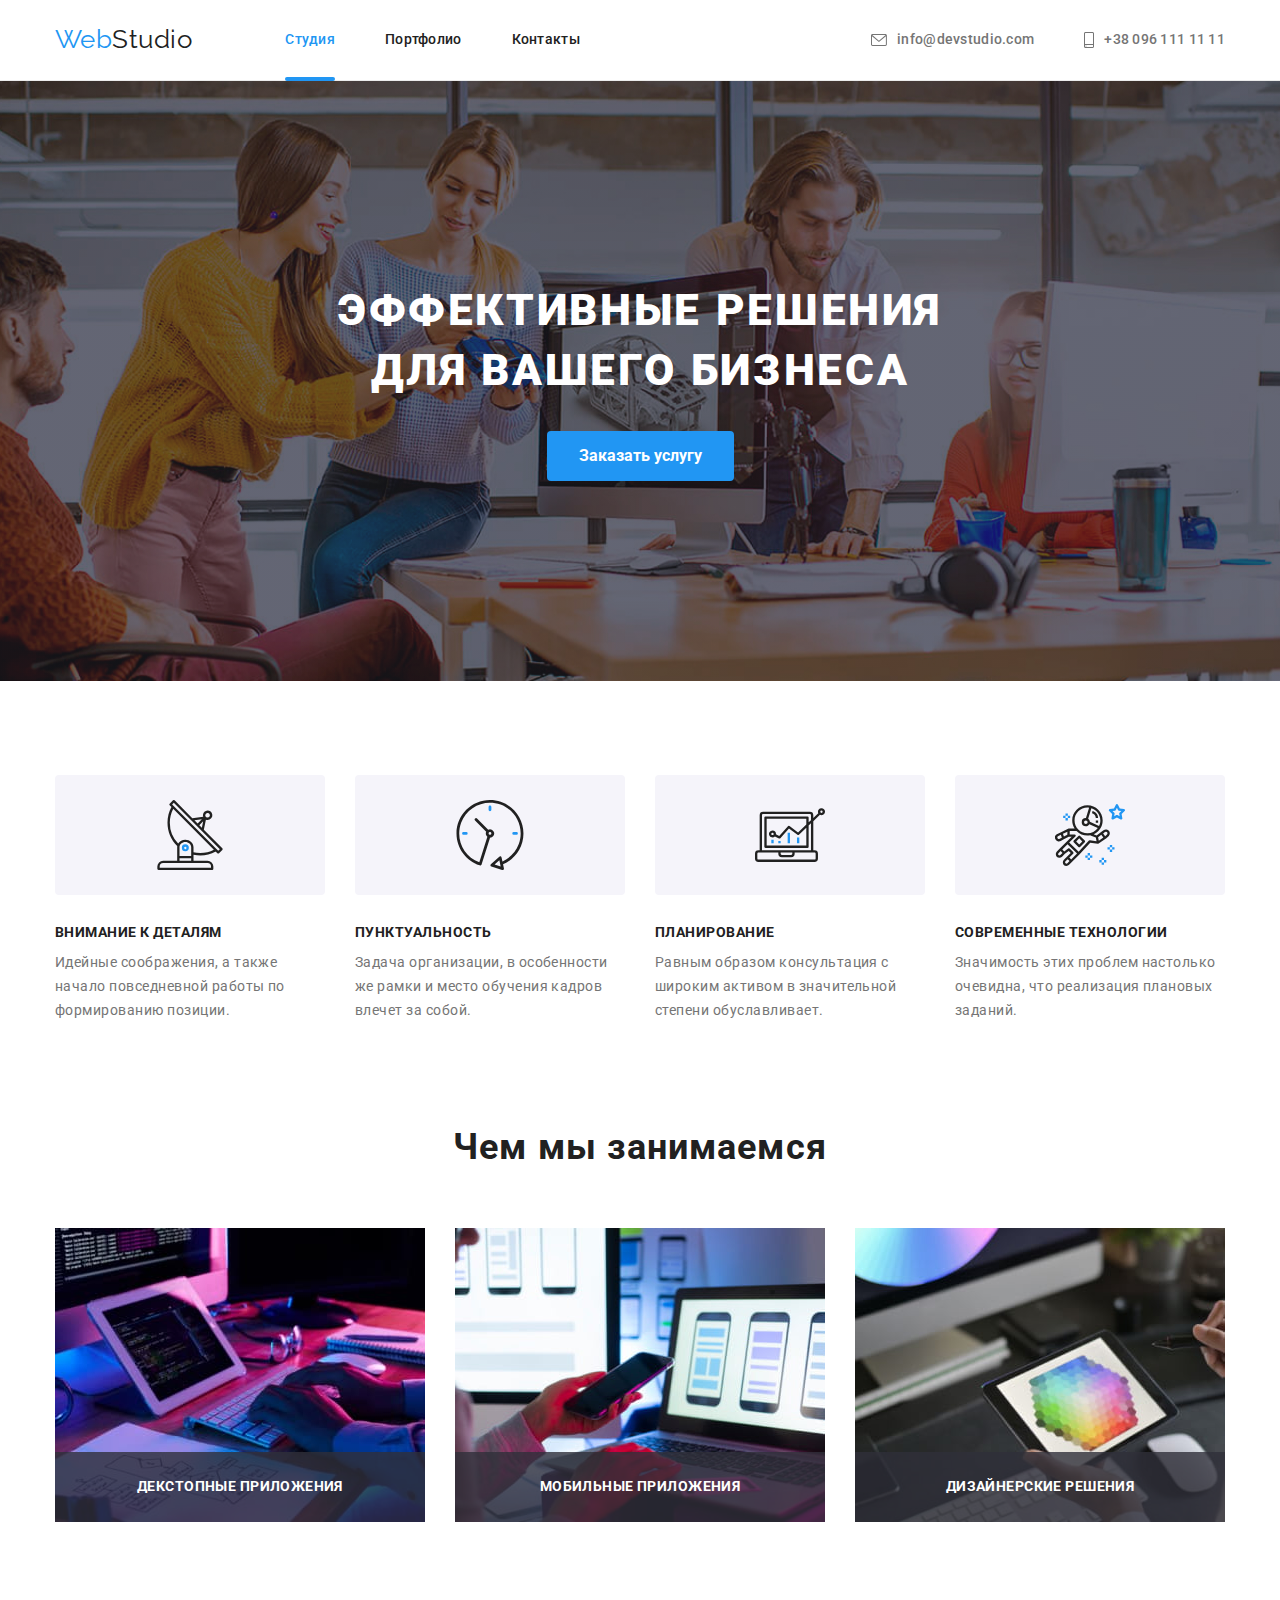
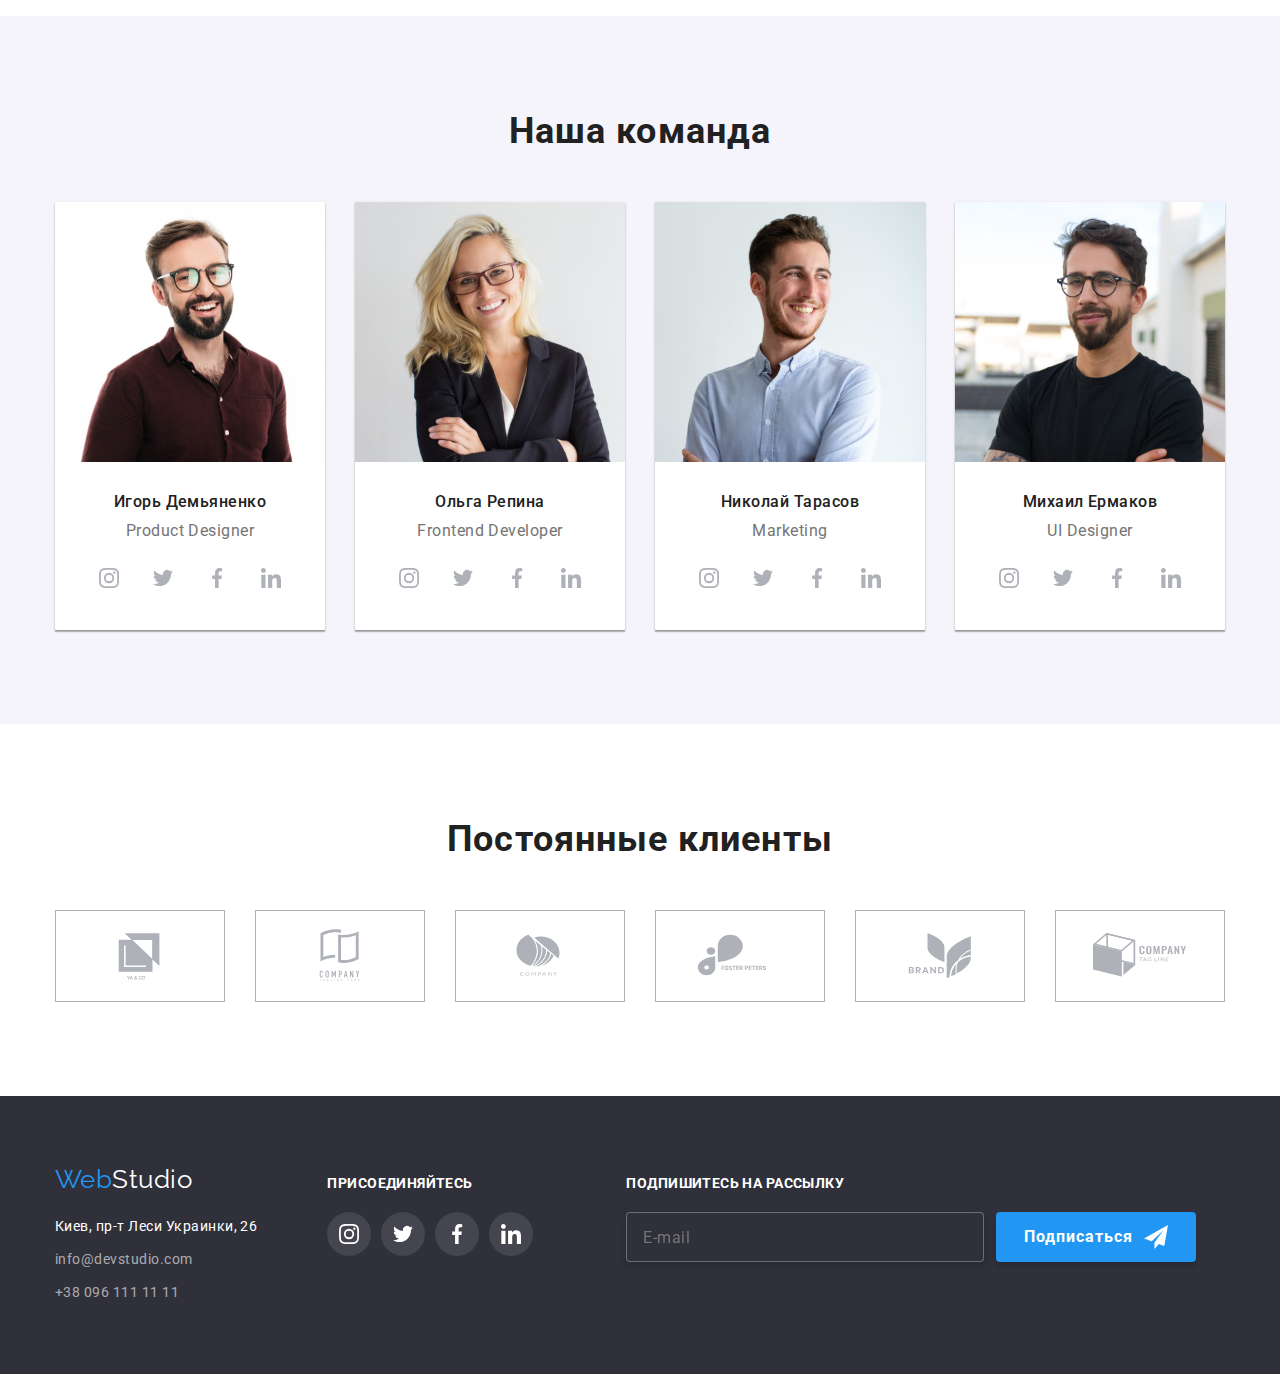
==== index.html @ 208f95d6 "ДЗ №6" ====
<!DOCTYPE html>
<html lang="ru">
  <head>
    <meta charset="UTF-8" />
    <meta http-equiv="X-UA-Compatible" content="IE=edge" />
    <meta name="viewport" content="width=device-width, initial-scale=1.0" />
    <title>WebStudio</title>
    <link
      href="https://fonts.googleapis.com/css2?family=Raleway:wght@700&family=Roboto:wght@400;500;700;900&display=swap"
      rel="stylesheet"
    />

    <link
      rel="stylesheet"
      href="https://cdnjs.cloudflare.com/ajax/libs/modern-normalize/1.1.0/modern-normalize.min.css"
    />
    <link rel="stylesheet" href="./css/styles.css" />
  </head>
  <body>
    <!--Шапка сайта-->
    <header class="page-header">
      <div class="container main-nav">
        <nav class="logo-nav">
          <a class="logo" href="index.html" lang="en"
            ><span class="web">Web</span>Studio</a
          >
          <ul class="site-nav list">
            <li class="item">
              <a href="./index.html" class="link current">Студия</a>
            </li>
            <li class="item">
              <a href="./portfolio.html" class="link">Портфолио</a>
            </li>
            <li class="item"><a href="" class="link">Контакты</a></li>
          </ul>
        </nav>
        <ul class="contact list">
          <li class="item">
            <a href="mailto:info@devstudio.com" class="link">
              <svg class="link-envelope">
                <use href="./images/icons.svg#icon-envelope-1"></use>
              </svg>
              info@devstudio.com
            </a>
          </li>
          <li class="item">
            <a href="tel:+380961111111" class="link">
              <svg class="link-smartphone">
                <use href="./images/icons.svg#icon-smartphone-1"></use>
              </svg>
              +38 096 111 11 11
            </a>
          </li>
        </ul>
      </div>
    </header>

    <main>
      <!--Герой-->
      <section class="hero">
        <h1 class="hero-title">
          Эффективные решения <br />
          для вашего бизнеса
        </h1>
        <button type="button" class="hero-button" data-modal-open>
          Заказать услугу
        </button>
        <div class="backdrop is-hidden" data-modal>
          <div class="modal">
            <button class="btn-modal" data-modal-close>
              <svg class="backdrop-icon">
                <use href="./images/icons.svg#icon-close"></use>
              </svg>
            </button>
            <form action="#" class="modal-form">
              <p class="modal-form-head">
                Оставьте свои данные, мы вам перезвоним
              </p>
              <label class="modal-form-field"
                >Имя
                <span class="modal-form-wrapper">
                  <input
                    type="text"
                    class="modal-form-input"
                    name="user-name"
                  />
                  <svg class="modal-form-icon">
                    <use href="./images/icons.svg#icon-person"></use>
                  </svg>
                </span>
              </label>
              <label class="modal-form-field"
                >Телефон
                <span class="modal-form-wrapper">
                  <input
                    type="tel"
                    class="modal-form-input"
                    name="user-tel"
                    title="099-000-00-00"
                    pattern="[0-9]{3}-[0-9]{3}-[0-9]{2}-[0-9]{2}"
                  />
                  <svg class="modal-form-icon">
                    <use href="./images/icons.svg#icon-phone"></use>
                  </svg>
                </span>
              </label>
              <label class="modal-form-field"
                >Почта
                <span class="modal-form-wrapper">
                  <input
                    type="email"
                    class="modal-form-input"
                    name="user-email"
                  />
                  <svg class="modal-form-icon">
                    <use href="./images/icons.svg#icon-email"></use>
                  </svg>
                </span>
              </label>
              <label class="modal-form-field"
                >Комментарий<textarea
                  class="modal-form-message"
                  name="user-message"
                  placeholder="Введите текст"
                ></textarea>
              </label>
              <input
                type="checkbox"
                id="accept-policy"
                class="modal-form-checkbox visually-hidden"
              />
              <label for="accept-policy" class="modal-form-checkbox-label"
                >Соглашаюсь с рассылкой и принимаю&nbsp;
                <a href="#" class="link-contract">Условия договора</a></label
              >
              <button class="modal-form-button" type="submit">Отправить</button>
            </form>
          </div>
        </div>
      </section>

      <!--Преимущества-->
      <section class="section benefits">
        <div class="container">
          <h2 class="visually-hidden">Наши сильные стороны</h2>
          <ul class="feature-list">
            <li class="plus">
              <div class="icons-list">
                <svg class="icon-list">
                  <use href="./images/icons.svg#icon-antenna-1"></use>
                </svg>
              </div>
              <h3 class="title">Внимание к деталям</h3>
              <p class="text">
                Идейные соображения, а также <br />
                начало повседневной работы по <br />
                формированию позиции.
              </p>
            </li>
            <li class="plus">
              <div class="icons-list">
                <svg class="icon-list">
                  <use href="./images/icons.svg#icon-clock-1"></use>
                </svg>
              </div>
              <h3 class="title">Пунктуальность</h3>
              <p class="text">
                Задача организации, в особенности <br />
                же рамки и место обучения кадров <br />
                влечет за собой.
              </p>
            </li>
            <li class="plus">
              <div class="icons-list">
                <svg class="icon-list">
                  <use href="./images/icons.svg#icon-diagram-1"></use>
                </svg>
              </div>
              <h3 class="title">Планирование</h3>
              <p class="text">
                Равным образом консультация с<br />
                широким активом в значительной <br />
                степени обуславливает.
              </p>
            </li>
            <li class="plus">
              <div class="icons-list">
                <svg class="icon-list">
                  <use href="./images/icons.svg#icon-astronaut-1"></use>
                </svg>
              </div>
              <h3 class="title">Современные технологии</h3>
              <p class="text">
                Значимость этих проблем настолько <br />
                очевидна, что реализация плановых<br />
                заданий.
              </p>
            </li>
          </ul>
        </div>
      </section>

      <!--Примеры работ-->
      <section class="section">
        <div class="container">
          <h2 class="section-title">Чем мы занимаемся</h2>
          <ul class="examples">
            <li class="image">
              <img src="./images/img1.jpg" alt="Набор кода" width="370" />
              <div class="example">
                <p>Декстопные приложения</p>
              </div>
            </li>
            <li class="image">
              <img
                src="./images/img2.jpg"
                alt="Телефон и ноутбук"
                width="370"
              />
              <div class="example">
                <p>Мобильные приложения</p>
              </div>
            </li>
            <li class="image">
              <img src="./images/img3.jpg" alt="Планшет в руках" width="370" />
              <div class="example">
                <p>Дизайнерские решения</p>
              </div>
            </li>
          </ul>
        </div>
      </section>

      <!--Команда-->
      <section class="section-team">
        <div class="container">
          <h2 class="section-title">Наша команда</h2>
          <ul class="team-list">
            <li class="foto">
              <img
                src="./images/img4.jpg"
                alt="Фото Игоря Демьяненко"
                width="270"
              />
              <div class="content">
                <h3 class="title">Игорь Демьяненко</h3>
                <p lang="en">Product Designer</p>

                <ul class="social-list">
                  <li class="social-item">
                    <a href="index.html" class="link-social instagram">
                      <svg class="social-network">
                        <use href="./images/icons.svg#icon-instagram-1"></use>
                      </svg>
                    </a>
                  </li>
                  <li class="social-item">
                    <a href="index.html" class="link-social twitter">
                      <svg class="social-network">
                        <use href="./images/icons.svg#icon-twitter-1"></use>
                      </svg>
                    </a>
                  </li>
                  <li class="social-item">
                    <a href="index.html" class="link-social facebook">
                      <svg class="social-network">
                        <use href="./images/icons.svg#icon-facebook-1"></use>
                      </svg>
                    </a>
                  </li>
                  <li class="social-item">
                    <a href="index.html" class="link-social linkedin">
                      <svg class="social-network">
                        <use href="./images/icons.svg#icon-linkedin-1"></use>
                      </svg>
                    </a>
                  </li>
                </ul>
              </div>
            </li>
            <li class="foto">
              <img
                src="./images/img5.jpg"
                alt="Фото Ольги Репиной"
                width="270"
              />
              <div class="content">
                <h3 class="title">Ольга Репина</h3>
                <p lang="en">Frontend Developer</p>
                <ul class="social-list">
                  <li class="social-item">
                    <a href="index.html" class="link-social instagram">
                      <svg class="social-network">
                        <use href="./images/icons.svg#icon-instagram-1"></use>
                      </svg>
                    </a>
                  </li>
                  <li class="social-item">
                    <a href="index.html" class="link-social twitter">
                      <svg class="social-network">
                        <use href="./images/icons.svg#icon-twitter-1"></use>
                      </svg>
                    </a>
                  </li>
                  <li class="social-item">
                    <a href="index.html" class="link-social facebook">
                      <svg class="social-network">
                        <use href="./images/icons.svg#icon-facebook-1"></use>
                      </svg>
                    </a>
                  </li>
                  <li class="social-item">
                    <a href="index.html" class="link-social linkedin">
                      <svg class="social-network">
                        <use href="./images/icons.svg#icon-linkedin-1"></use>
                      </svg>
                    </a>
                  </li>
                </ul>
              </div>
            </li>
            <li class="foto">
              <img
                src="./images/img6.jpg"
                alt="Фото Николая Тарасова"
                width="270"
              />
              <div class="content">
                <h3 class="title">Николай Тарасов</h3>
                <p lang="en">Marketing</p>
                <ul class="social-list">
                  <li class="social-item">
                    <a href="index.html" class="link-social instagram">
                      <svg class="social-network">
                        <use href="./images/icons.svg#icon-instagram-1"></use>
                      </svg>
                    </a>
                  </li>
                  <li class="social-item">
                    <a href="index.html" class="link-social twitter">
                      <svg class="social-network">
                        <use href="./images/icons.svg#icon-twitter-1"></use>
                      </svg>
                    </a>
                  </li>
                  <li class="social-item">
                    <a href="index.html" class="link-social facebook">
                      <svg class="social-network">
                        <use href="./images/icons.svg#icon-facebook-1"></use>
                      </svg>
                    </a>
                  </li>
                  <li class="social-item">
                    <a href="index.html" class="link-social linkedin">
                      <svg class="social-network">
                        <use href="./images/icons.svg#icon-linkedin-1"></use>
                      </svg>
                    </a>
                  </li>
                </ul>
              </div>
            </li>
            <li class="foto">
              <img
                src="./images/img7.jpg"
                alt="Фото Михаила Ермакова"
                width="270"
              />
              <div class="content">
                <h3 class="title">Михаил Ермаков</h3>
                <p lang="en">UI Designer</p>
                <ul class="social-list">
                  <li class="social-item">
                    <a href="index.html" class="link-social instagram">
                      <svg class="social-network">
                        <use href="./images/icons.svg#icon-instagram-1"></use>
                      </svg>
                    </a>
                  </li>
                  <li class="social-item">
                    <a href="index.html" class="link-social twitter">
                      <svg class="social-network">
                        <use href="./images/icons.svg#icon-twitter-1"></use>
                      </svg>
                    </a>
                  </li>
                  <li class="social-item">
                    <a href="index.html" class="link-social facebook">
                      <svg class="social-network">
                        <use href="./images/icons.svg#icon-facebook-1"></use>
                      </svg>
                    </a>
                  </li>
                  <li class="social-item">
                    <a href="index.html" class="link-social linkedin">
                      <svg class="social-network">
                        <use href="./images/icons.svg#icon-linkedin-1"></use>
                      </svg>
                    </a>
                  </li>
                </ul>
              </div>
            </li>
          </ul>
        </div>
      </section>

      <!--Постоянные клиенты-->
      <section class="section-clients">
        <div class="container">
          <h2 class="section-title">Постоянные клиенты</h2>
          <ul class="clients-list">
            <li class="client-item">
              <a href="index.html" class="link-logo first">
                <svg class="logo-icon">
                  <use href="./images/icons.svg#icon-Logo-1"></use>
                </svg>
              </a>
            </li>
            <li class="client-item">
              <a href="index.html" class="link-logo second">
                <svg class="logo-icon">
                  <use href="./images/icons.svg#icon-Logo-2"></use>
                </svg>
              </a>
            </li>
            <li class="client-item">
              <a href="index.html" class="link-logo third">
                <svg class="logo-icon">
                  <use href="./images/icons.svg#icon-Logo-3"></use>
                </svg>
              </a>
            </li>
            <li class="client-item">
              <a href="index.html" class="link-logo fourth">
                <svg class="logo-icon">
                  <use href="./images/icons.svg#icon-Logo-4"></use>
                </svg>
              </a>
            </li>
            <li class="client-item">
              <a href="index.html" class="link-logo fifth">
                <svg class="logo-icon">
                  <use href="./images/icons.svg#icon-Logo-5"></use>
                </svg>
              </a>
            </li>
            <li class="client-item">
              <a href="index.html" class="link-logo sixth">
                <svg class="logo-icon">
                  <use href="./images/icons.svg#icon-Logo-6"></use>
                </svg>
              </a>
            </li>
          </ul>
        </div>
      </section>
    </main>
    <footer>
      <div class="container footer container">
        <div class="footer-left">
          <a class="logo footer" href="index.html" lang="en"
            ><span class="web">Web</span>Studio</a
          >
          <address>
            <ul class="address">
              <li class="visit">
                <a
                  class="link map"
                  href="https://goo.gl/maps/TSfYCQKMqH7pNoSs6"
                  target="_blank"
                  rel="noopener noreferrer"
                  >Киев, пр-т Леси Украинки, 26</a
                >
              </li>
              <li class="visit">
                <a href="mailto:info@devstudio.com" class="link"
                  >info@devstudio.com</a
                >
              </li>
              <li class="visit">
                <a href="tel:+380961111111" class="link">+38 096 111 11 11</a>
              </li>
            </ul>
          </address>
        </div>
        <div class="footer-right">
          <h3 class="join">Присоединяйтесь</h3>
          <ul class="social-list">
            <li class="social-item">
              <a href="index.html" class="link-social instagram">
                <svg class="social-network">
                  <use href="./images/icons.svg#icon-instagram-1"></use>
                </svg>
              </a>
            </li>
            <li class="social-item">
              <a href="index.html" class="link-social twitter">
                <svg class="social-network">
                  <use href="./images/icons.svg#icon-twitter-1"></use>
                </svg>
              </a>
            </li>
            <li class="social-item">
              <a href="index.html" class="link-social facebook">
                <svg class="social-network">
                  <use href="./images/icons.svg#icon-facebook-1"></use>
                </svg>
              </a>
            </li>
            <li class="social-item">
              <a href="index.html" class="link-social linkedin">
                <svg class="social-network">
                  <use href="./images/icons.svg#icon-linkedin-1"></use>
                </svg>
              </a>
            </li>
          </ul>
        </div>
        <div class="footer-sign">
          <form action="#" class="sign-form">
            <p class="sign-form-head">Подпишитесь на рассылку</p>
            <span class="sign-form-wrapper">
              <label class="sign-form-field">
                <input
                  type="email"
                  class="sign-form-input"
                  name="user-email"
                  placeholder="E-mail"
                />
              </label>
              <div class="send-button">
                <button class="sign-form-button" type="submit">
                  Подписаться
                </button>
                <svg class="sign-form-icon">
                  <use href="./images/icons.svg#icon-send"></use>
                </svg>
              </div>
            </span>
          </form>
        </div>
      </div>
    </footer>
    <script src="./js/modal.js"></script>
  </body>
</html>
---- css/styles.css ----
:root {
  --primary-text-color: #757575;
  --title-text-color: #212121;
  --second-text-color: #ffffff;
  --third-text-color: #ffffff99;
  --background-color: #2f303a;
  --second-background-color: #f5f4fa;
  --third-background-color: #e5e5e5;
  --accent-color: #2196f3;
  --second-accent-color: #188ce8;
  --icon-color: #afb1b8;
  --solid: #eeeeee;
  --border: 1px solid rgba(33, 33, 33, 0.2);
  --timing-function: cubic-bezier(0.4, 0, 0.2, 1);
}
body {
  color: var(--primary-text-color);
  font-family: Roboto, sans-serif;
  letter-spacing: 0.03em;
  line-height: 1.71;
}

button {
  font-family: inherit;
  cursor: pointer;
}

.visually-hidden {
  position: absolute;
  width: 1px;
  height: 1px;
  margin: -1px;
  border: 0;
  padding: 0;
  white-space: nowrap;
  clip-path: inset(100%);
  clip: rect(0 0 0 0);
  overflow: hidden;
}

.container {
  width: 1200px;
  padding-left: 15px;
  padding-right: 15px;
  margin: 0 auto;
}

/*Logo*/

.web {
  color: var(--accent-color);
}
.logo {
  display: flex;
  color: var(--title-text-color);
  font-family: Raleway, sans-serif;
  font-size: 26px;
  line-height: 1.2;
  text-decoration: none;
}

h1,
h2,
h3,
p,
ul {
  margin-top: 0;
  margin-bottom: 0;
}

ul {
  list-style: none;
}

/* Утилиты */
.list {
  padding: 0;
  margin: 0;
}
.link {
  text-decoration: none;
}

/* Page header */
/* Main-nav */

.page-header {
  padding-top: 24px;
  padding-bottom: 25px;
  background-color: var(--second-text-color);
  border-bottom: 1px solid #ececec;
}

.main-nav {
  display: flex;
  align-items: center;
}

/* Site nav */

.logo-nav {
  display: flex;
  align-items: center;
}
.site-nav {
  display: flex;
  position: relative;
  margin-left: 93px;
}

.site-nav .item:not(:last-child) {
  margin-right: 50px;
}

.site-nav .link {
  display: block;
  color: var(--title-text-color);
  background-color: var(--second-text-color);
  font-weight: 500;
  font-size: 14px;
  line-height: 1.14;
  letter-spacing: 0.02em;
  transition: color 250ms var(--timing-function);
}

.site-nav .link:hover,
.site-nav .link:focus {
  color: var(--accent-color);
}
.site-nav .link.current {
  color: var(--accent-color);
}

.link.current {
  position: relative;
  display: block;
}

.link.current::after {
  position: absolute;
  display: block;
  top: 45px;
  content: "";
  width: 100%;
  height: 4px;
  background-color: var(--accent-color);
  border-radius: 2px;
}

/* Сontact */

.contact.list {
  margin-left: auto;
  display: flex;
}

.link-envelope {
  margin-right: 10px;
  width: 16px;
  height: 12px;
  fill: currentColor;
}

.link-envelope:hover,
.link-envelope:focus {
  color: var(--accent-color);
}

.link-smartphone {
  margin-right: 10px;
  width: 10px;
  height: 16px;
  fill: currentColor;
}

.link-smartphone:hover,
.link-smartphone:focus {
  color: var(--accent-color);
}

.contact.list .item + .item {
  margin-left: 50px;
}
/* contact.list .item:last-child{
  margin-left: 50px */

.contact .link {
  color: var(--primary-text-color);
  font-weight: 500;
  font-size: 14px;
  line-height: 1.14;
  letter-spacing: 0.02em;
  transition: color 250ms var(--timing-function);
}
.contact .link:hover,
.contact .link:focus {
  color: var(--accent-color);
}
.link {
  display: flex;
  justify-content: center;
  align-items: center;
}

/* Hero */

.hero {
  padding-top: 200px;
  padding-bottom: 200px;
  max-width: 1600;
  margin-left: auto;
  margin-right: auto;
  background-image: linear-gradient(
      rgba(47, 48, 58, 0.4),
      rgba(47, 48, 58, 0.4)
    ),
    url(../images/hero.jpg);
  background-color: var(--background-color);
  text-align: center;
  background-repeat: no-repeat;
  background-position: center;
  background-size: cover;
}

.hero-title {
  margin-top: 0;
  margin-bottom: 30px;
  color: var(--second-text-color);
  font-weight: 900;
  font-size: 44px;
  line-height: 1.36;
  letter-spacing: 0.06em;
  text-transform: uppercase;
}

.hero .hero-button {
  border-radius: 4px;
  border: none;
  padding: 10px 32px;
  color: var(--second-text-color);
  background-color: var(--accent-color);
  font-weight: 700;
  font-size: 16px;
  line-height: 1.88;
  text-align: center;
}

.hero-button {
  border-radius: 4px;
  border: none;
  padding: 6px 22px;
  color: var(--title-text-color);
  background-color: var(--second-background-color);
  font-weight: 500;
  font-size: 16px;
  line-height: 1.63;
  text-align: center;
  transition: color 250ms var(--timing-function);
}

.hero-button:hover,
.hero-button:focus {
  color: var(--second-accent-color);
}

.hero-button.primary {
  color: var(--second-text-color);
  background-color: var(--accent-color);
}

.backdrop {
  position: fixed;
  top: 0;
  left: 0;
  width: 100vw;
  height: 100vh;
  z-index: 3;
  opacity: 1;
  transition: opacity 500ms var(--timing-function),
    visibility 500ms var(--timing-function);
  background: rgba(0, 0, 0, 0.2);
}

.backdrop.is-hidden {
  opacity: 0;
  pointer-events: none;
  visibility: hidden;
}

.backdrop.is-hidden .modal {
  transform: translate(-50%, -50%) scale(0.9);
  opacity: 0;
}

.modal {
  position: absolute;
  top: 50%;
  left: 50%;
  width: 528px;
  height: 581px;
  padding: 40px;
  transform: translate(-50%, -50%) scale(1);
  opacity: 1;
  transition: transform 500ms var(--timing-function),
    opacity 500ms var(--timing-function);
  background-color: var(--second-text-color);
  box-shadow: 0px 1px 3px rgba(0, 0, 0, 0.12), 0px 1px 1px rgba(0, 0, 0, 0.14),
    0px 2px 1px rgba(0, 0, 0, 0.2);
  border-radius: 4px;
}

.btn-modal {
  display: flex;
  position: absolute;
  height: 30px;
  width: 30px;
  right: 8px;
  top: 8px;
  border-radius: 50px;
  justify-content: center;
  align-items: center;
  border: 1px solid rgba(0, 0, 0, 0.1);
  background-color: var(--second-text-color);
  transition: color 250ms var(--timing-function);
}

.backdrop-icon {
  height: 18px;
  width: 18px;
  fill: currentColor;
}

.btn-modal:hover,
.btn-modal:focus {
  color: var(--accent-color);
}

.modal-form {
  display: flex;
  text-align: start;
  flex-direction: column;
}
.modal-form-head {
  margin-bottom: 12px;
  font-weight: 700;
  font-size: 20px;
  line-height: 1.15;
  text-align: center;
  letter-spacing: 0.03em;
  color: var(--title-text-color);
}
.modal-form-field {
  margin-bottom: 10px;
  font-weight: 400;
  font-size: 12px;
  line-height: 1.17;
  letter-spacing: 0.01em;
  color: var(--primary-text-color);
}

.modal-form-input {
  padding-left: 42px;
  width: 100%;
  height: 40px;
  border: var(--border);
  border-radius: 4px;
  transition: border-color 250ms var(--timing-function);
}
.modal-form-input:focus {
  outline: none;
  border-color: var(--accent-color);
}

.modal-form-message {
  margin-top: 4px;
  margin-bottom: 20px;
  padding: 12px 16px;
  width: 100%;
  height: 120px;
  border: var(--border);
  border-radius: 4px;
  font-weight: 400;
  font-size: 12px;
  line-height: 1.17;
  letter-spacing: 0.01em;
  resize: none;
  transition: border-color 250ms var(--timing-function);
}

.modal-form-message:focus {
  outline: none;
  border-color: var(--accent-color);
}
.modal-form-message::placeholder {
  color: rgba(117, 117, 117, 0.5);
}

.modal-form-button {
  align-self: center;
  padding: 10px 55px;
  border-radius: 4px;
  width: 200px;
  height: 50px;
  border: none;
  color: var(--second-text-color);
  background-color: var(--accent-color);
  font-weight: 700;
  font-size: 16px;
  line-height: 1.88;
  letter-spacing: 0.06em;
  box-shadow: 0px 4px 4px rgba(0, 0, 0, 0.15);
  transition: background-color 250ms var(--timing-function);
}

.modal-form-button:hover,
.modal-form-button:focus {
  background-color: var(--second-accent-color);
}

.modal-form-wrapper {
  display: block;
  position: relative;
  margin-top: 4px;
}

.modal-form-icon {
  display: block;
  width: 18px;
  height: 18px;
  position: absolute;
  top: 50%;
  left: 12px;
  transform: translateY(-50%);
  transition: background-color 250ms var(--timing-function);
}

.modal-form-input:focus + .modal-form-icon {
  fill: var(--accent-color);
}
.modal-form-checkbox-label::before {
  display: block;
  margin-right: 7px;
  content: "";
  width: 16px;
  height: 15px;
  border: 2px solid var(--title-text-color);
  border-radius: 2px;
  cursor: pointer;
}
.modal-form-checkbox-label {
  display: flex;
  margin-bottom: 30px;
  align-items: center;
  justify-content: center;
  font-weight: 400;
  font-size: 14px;
  line-height: 1.7;
  letter-spacing: 0.03em;
}

.modal-form-checkbox:checked + .modal-form-checkbox-label::before {
  background-image: url(../images/icon-check.svg);
  border: none;
}
.modal-form-checkbox:focus + .modal-form-checkbox-label::before {
  outline: 1px solid var(--third-text-color);
}
.link-contract {
  color: var(--accent-color);
  text-decoration: underline;
}

/* Section */

.section {
  padding-top: 94px;
  padding-bottom: 94px;
}
.benefits {
  padding-bottom: 0px;
}

.section .section-title {
  margin-top: 0;
  margin-bottom: 50px;
  padding-top: 0px;
  color: var(--title-text-color);
  font-size: 36px;
  line-height: 1.7;
  text-align: center;
}

.section-title {
  margin-top: 0;
  margin-bottom: 50px;
  padding-top: 0px;
  font-weight: 700;
  font-size: 36px;
  line-height: 1.17;
  color: var(--title-text-color);
  text-align: center;
  letter-spacing: 0.03em;
}

.image {
  position: relative;
}

.example {
  position: absolute;
  display: flex;
  align-items: center;
  justify-content: center;
  height: 70px;
  width: 100%;
  bottom: 0;
  font-weight: 700;
  font-size: 14px;
  line-height: 1.14px;
  letter-spacing: 0.03em;
  text-transform: uppercase;
  color: var(--second-text-color);
  background-color: rgba(47, 48, 58, 0.8);
}

.title {
  margin-top: 0;
  margin-bottom: 10px;
}

/* Feature */
.feature-list {
  display: flex;
  padding: 0;
}

.feature-list .plus:not(:last-child) {
  margin-right: 30px;
}

.feature-list .title {
  margin-top: 0;
  margin-bottom: 10px;
  color: var(--title-text-color);
  font-weight: 700;
  font-size: 14px;
  line-height: 1.14;
  text-transform: uppercase;
}

.plus {
  width: 270px;
}

.icons-list {
  display: flex;
  height: 120px;
  width: 270px;
  background-color: #f5f4fa;
  margin-bottom: 30px;
  border-radius: 4px;
  justify-content: center;
  align-items: center;
}

.icon-list {
  width: 70px;
  height: 70px;
}

.plus .text {
  font-size: 14px;
}

/*  Examples*/
.examples {
  display: flex;
  padding: 0;
}

.examples .image:not(:last-child) {
  margin-right: 30px;
}

/* Team */

.team-list .title {
  margin-top: 0;
  margin-bottom: 10px;
  color: var(--title-text-color);
  font-weight: 500;
  font-size: 16px;
  line-height: 1.19;
}

.section-team {
  padding-top: 94px;
  padding-bottom: 94px;
  background-color: var(--second-background-color);
}

.section-team .container {
  background-color: var(--second-background-color);
}

.team-list {
  display: flex;
  padding: 0;
  font-size: 16px;
  line-height: 1.19;
}

.team-list .foto:not(:last-child) {
  margin-right: 30px;
}

.foto {
  box-shadow: 0px 1px 3px rgba(0, 0, 0, 0.12), 0px 1px 1px rgba(0, 0, 0, 0.14),
    0px 2px 1px rgba(0, 0, 0, 0.2);
}

img {
  display: block;
  width: 100%;
  height: auto;
}

.content {
  padding-top: 30px;
  padding-bottom: 30px;
  text-align: center;
  background-color: var(--second-text-color);
  border-radius: 0px 0px 4px 4px;
}

.social-list {
  display: flex;
  margin-top: 16px;
  padding-left: 32px;
  padding-right: 32px;
  justify-content: center;
  align-items: center;
  color: var(--icon-color);
}
.social-item {
  display: block;
  justify-content: center;
  align-items: center;
}

.social-network {
  width: 20px;
  height: 20px;
  fill: currentColor;
}
.social-list .social-item:not(:last-child) {
  margin-right: 10px;
}

.link-social {
  display: block;
  padding: 12px;
  width: 44px;
  height: 44px;
  color: var(--icon-color);
  border-radius: 50px;
  transition: background-color 250ms var(--timing-function),
    color 250ms var(--timing-function);
}

.link-social:hover,
.link-social:focus {
  background-color: var(--accent-color);
  color: var(--second-text-color);
  border-radius: 50%;
}

/* Clients */

.section-clients {
  padding-top: 94px;
  padding-bottom: 94px;
}
.client-item:not(:last-child) {
  margin-right: 30px;
}
.client-item {
  display: block;
}

.clients-list {
  display: flex;
  padding: 0;
  color: var(--icon-color);
}

.link-logo {
  display: flex;
  justify-content: center;
  align-items: center;
  width: 170px;
  height: 92px;
  color: var(--icon-color);
  box-sizing: border-box;
  border: 1px solid var(--icon-color);
  transition: color 250ms var(--timing-function),
    border 250ms var(--timing-function);
}

.link-logo:hover,
.link-logo:focus {
  color: var(--accent-color);
  border: 1px solid var(--accent-color);
}

.logo-icon {
  width: 106px;
  height: 60px;
  fill: currentColor;
}
/* Portfolio */

.filters {
  display: flex;
  margin-bottom: 50px;
  align-items: center;
  padding: 0px;
  justify-content: center;
  transition: box-shadow 250ms var(--timing-function);
}

.filters li:not(:last-child) {
  margin-right: 8px;
}

.button {
  border-radius: 4px;
  border: none;
  padding: 6px 22px;
  color: var(--title-text-color);
  background-color: var(--second-background-color);
  font-weight: 500;
  font-size: 16px;
  line-height: 1.63;
  text-align: center;
  transition: color 250ms var(--timing-function),
    box-shadow 250ms var(--timing-function),
    background-color 250ms var(--timing-function);
}

.filters .button:hover,
.filters .button:focus {
  color: var(--second-text-color);
  background-color: var(--accent-color);
  box-shadow: 0px 3px 1px rgba(0, 0, 0, 0.1), 0px 1px 2px rgba(0, 0, 0, 0.08),
    0px 2px 2px rgba(0, 0, 0, 0.12);
}

.work-list.container {
  display: flex;
  flex-wrap: wrap;
  margin: 0;
}

.flex-element {
  width: 370px;
  margin-right: 30px;
  margin-bottom: 30px;
}

.flex-img {
  position: relative;
  overflow: hidden;
}
.submenu {
  position: absolute;
  left: 0;
  top: 0;
  width: 100%;
  height: 100%;
  padding-top: 63px;
  padding-left: 24px;
  margin: 0;
  transform: translateY(100%);
  transition: transform 250ms var(--timing-function);
  font-style: normal;
  font-size: 18px;
  line-height: 1.56;
  letter-spacing: 0.03em;
  color: var(--second-text-color);
  background-color: rgba(33, 150, 243, 0.9);
}

.flex-element:nth-child(3n) {
  margin-right: 0;
}

.flex-element:nth-last-child(-n + 3) {
  margin-bottom: 0;
}
.flex-link {
  display: block;
  text-decoration: none;
  transition: box-shadow 250ms var(--timing-function);
}

.flex-link:hover .submenu,
.flex-link:focus .submenu {
  transform: translateY(0);
}

.flex-link:hover,
.flex-link:focus {
  box-shadow: 0px 1px 1px rgba(0, 0, 0, 0.12), 0px 4px 4px rgba(0, 0, 0, 0.06),
    1px 4px 6px rgba(0, 0, 0, 0.16);
}

.product {
  font-size: 16px;
  line-height: 1.88;
  color: var(--primary-text-color);
}
.work-list .title {
  margin-top: 0;
  margin-bottom: 4px;
  color: var(--title-text-color);
  font-weight: 700;
  font-size: 18px;
  line-height: 2;
  letter-spacing: 0.03em;
}

.project {
  padding-top: 20px;
  padding-bottom: 20px;
  padding-left: 24px;
  padding-right: 24px;
  background-color: var(--second-text-color);
  border: 1px solid #eeeeee;
  border-top: none;
}

/* Footer */

footer {
  display: flex;
  padding-top: 60px;
  padding-bottom: 60px;
  background-color: var(--background-color);
}

.logo.footer {
  margin-bottom: 20px;
  color: var(--second-text-color);
}

.footer.container {
  display: flex;
  align-items: baseline;
}

/* * Address */

.address {
  display: block;
  margin: auto;
  padding: 0;
}

.address .link {
  margin-top: 0;
  margin-bottom: 9px;
  background-color: var(--background-color);
  color: var(--third-text-color);
  font-style: normal;
  font-size: 14px;
  line-height: 1.71;
  justify-content: flex-start;
  transition: color 250ms var(--timing-function);
}

.address .link:hover,
.address .link:focus {
  color: var(--accent-color);
}
.address .link.map {
  color: var(--second-text-color);
}
.address .visit:not(:last-child) {
  margin-bottom: 9px;
}
.join {
  color: var(--second-text-color);
  font-weight: 700;
  font-size: 14px;
  line-height: 1.14;
  letter-spacing: 0.03em;
  text-transform: uppercase;
}
.footer-right .social-list {
  margin-top: 20px;
  padding: 0;
  justify-content: flex-start;
}
.footer-right .link-social {
  color: var(--second-text-color);
  background-color: rgba(255, 255, 255, 0.1);
  transition: background-color 250ms var(--timing-function);
}

.footer-right .link-social:hover,
.footer-right .link-social:focus {
  background-color: var(--accent-color);
}

.footer-right {
  margin-left: 70px;
}

.footer-sign {
  margin-left: 93px;
}
.footer-sign .sign-form {
  margin-top: 20px;
  padding: 0;
  justify-content: flex-start;
}

.sign-form {
  display: flex;
  flex-direction: column;
}

.sign-form-head {
  margin-bottom: 20px;
  font-weight: 700;
  font-size: 14px;
  line-height: 1.14;
  text-align: start;
  letter-spacing: 0.03em;
  color: var(--second-text-color);
  text-transform: uppercase;
}

.sign-form-input {
  padding: 15px 16px;
  margin-right: 12px;
  width: 358px;
  height: 50px;
  font-weight: 400;
  font-size: 16px;
  line-height: 1.25;
  letter-spacing: 0.03em;
  color: rgba(255, 255, 255, 0.6);
  background-color: var(--background-color);
  border: 1px solid rgba(255, 255, 255, 0.3);
  filter: drop-shadow(0px 4px 4px rgba(0, 0, 0, 0.15));
  border-radius: 4px;
  transition: border-color 250ms var(--timing-function);
}
.sign-form-input:focus {
  outline: none;
  border-color: var(--accent-color);
}
.sign-form-wrapper {
  display: flex;
}

.sign-form-button {
  text-align: start;
  padding: 10px 28px;
  border-radius: 4px;
  width: 200px;
  height: 50px;
  border: none;
  color: var(--second-text-color);
  background-color: var(--accent-color);
  font-weight: 700;
  font-size: 16px;
  line-height: 1.88;
  letter-spacing: 0.06em;
  box-shadow: 0px 4px 4px rgba(0, 0, 0, 0.15);
}
.send-button {
  display: block;
  position: relative;
  align-items: center;
}

.sign-form-icon {
  display: block;
  width: 24px;
  height: 24px;
  position: absolute;
  top: 50%;
  right: 28px;
  margin-left: 10px;
  fill: var(--second-text-color);
  transform: translateY(-50%);
}

/* Чтобы поделить контейнер на несколько рядов: calc((100% - кол-во маржинов в строке * на значение маржина)/кол-во элементов в строке */
/* пример: calc((100%-60px)/3, где 60px -это 2 маржина по 30px между 3-х рядов */
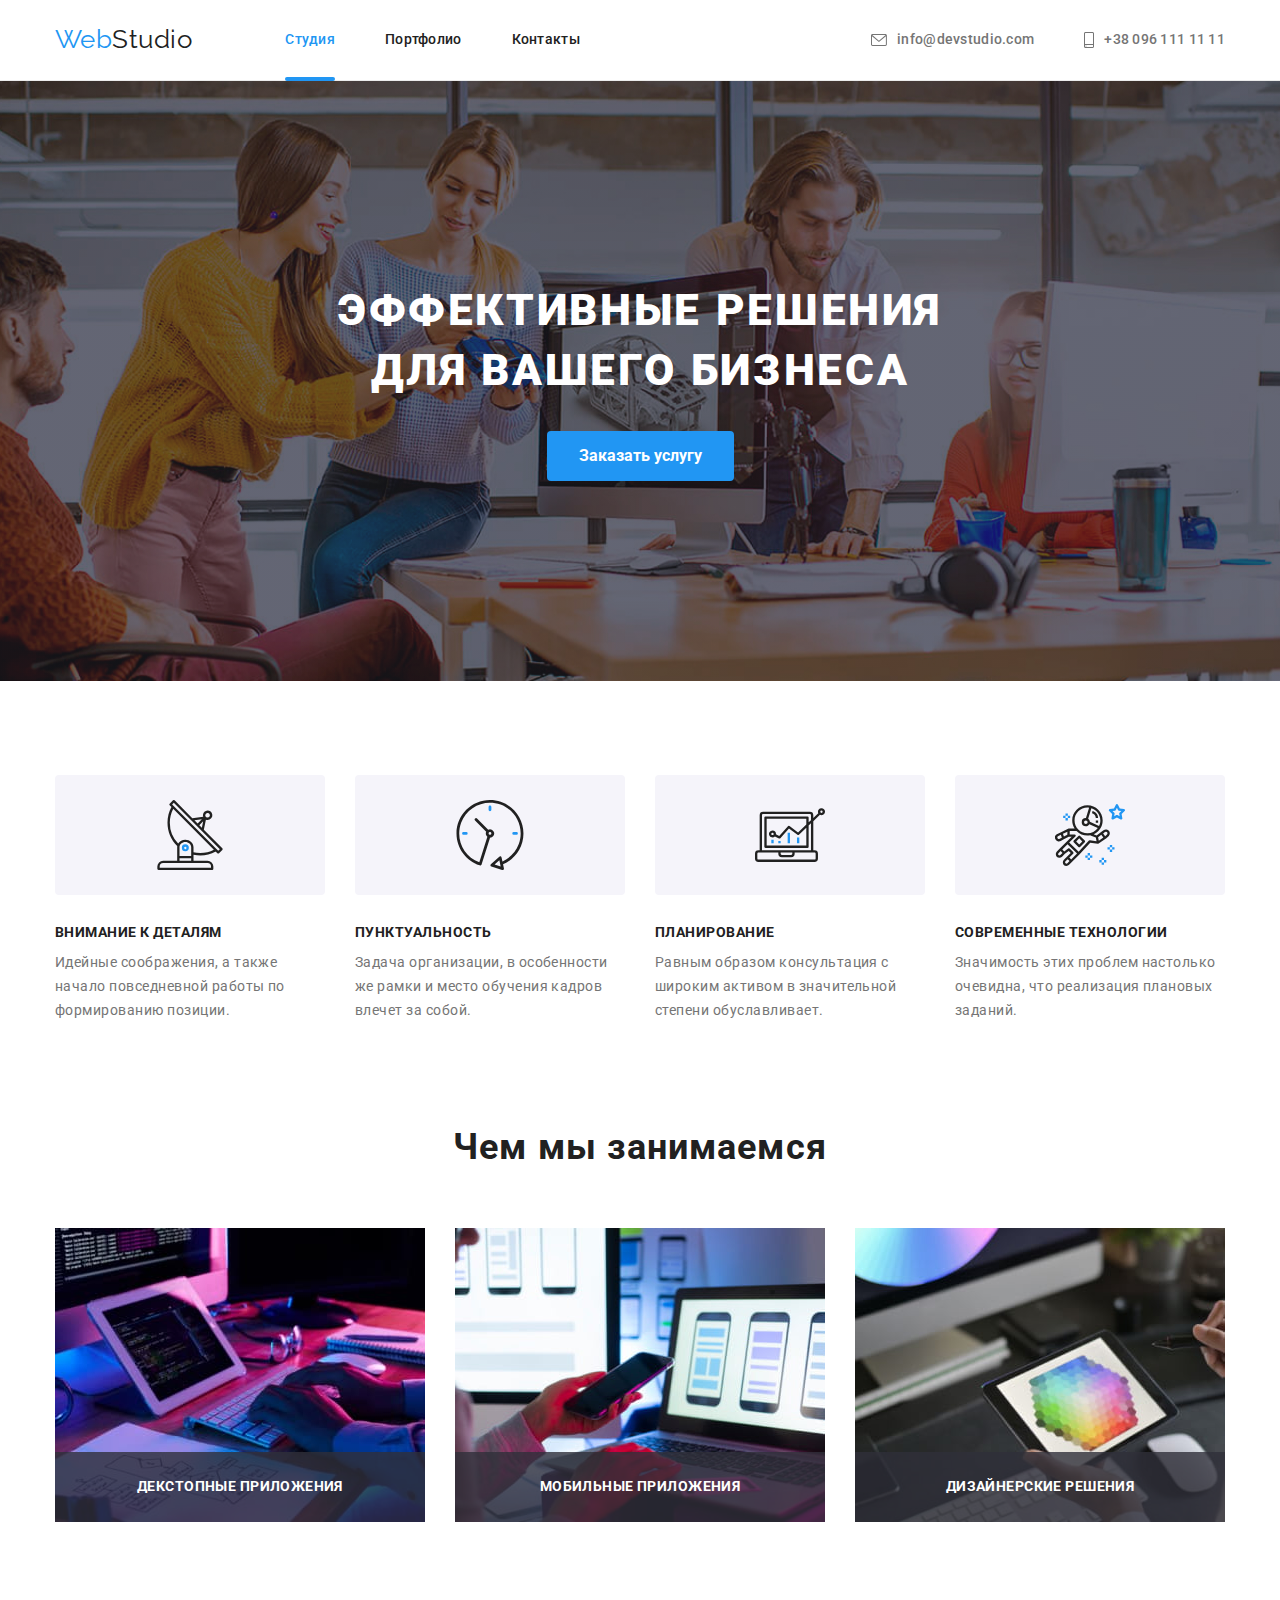
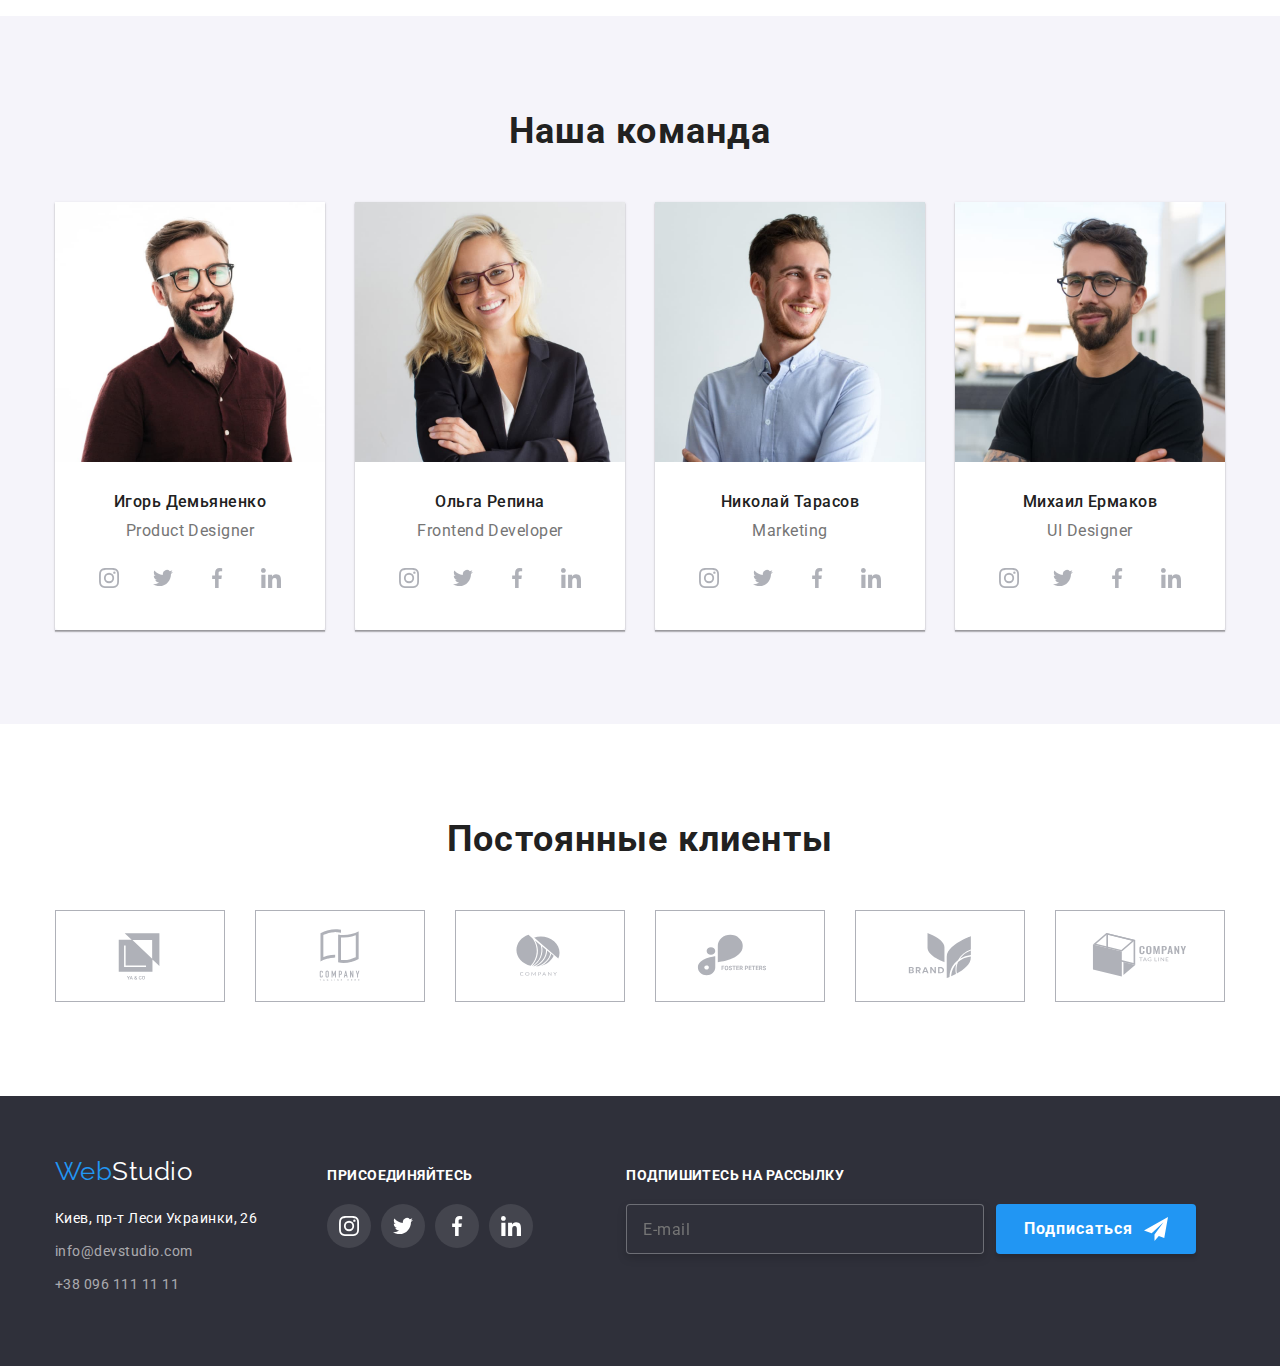
==== commit 07d72d7b: "Доработка дз" ====
--- a/index.html
+++ b/index.html
@@ -117,7 +117,7 @@
                   </svg>
                 </span>
               </label>
-              <label class="modal-form-field"
+              <label class="modal-form-field textarea"
                 >Комментарий<textarea
                   class="modal-form-message"
                   name="user-message"
@@ -520,7 +520,7 @@
         <div class="footer-sign">
           <form action="#" class="sign-form">
             <p class="sign-form-head">Подпишитесь на рассылку</p>
-            <span class="sign-form-wrapper">
+            <div class="sign-form-wrapper">
               <label class="sign-form-field">
                 <input
                   type="email"
@@ -537,7 +537,7 @@
                   <use href="./images/icons.svg#icon-send"></use>
                 </svg>
               </div>
-            </span>
+            </div>
           </form>
         </div>
       </div>
--- a/css/styles.css
+++ b/css/styles.css
@@ -357,6 +357,9 @@
   letter-spacing: 0.01em;
   color: var(--primary-text-color);
 }
+.modal-form-field.textarea {
+  margin-bottom: 20px;
+}
 
 .modal-form-input {
   padding-left: 42px;
@@ -373,7 +376,7 @@
 
 .modal-form-message {
   margin-top: 4px;
-  margin-bottom: 20px;
+
   padding: 12px 16px;
   width: 100%;
   height: 120px;
@@ -459,11 +462,14 @@
 }
 
 .modal-form-checkbox:checked + .modal-form-checkbox-label::before {
-  background-image: url(../images/icon-check.svg);
+  background-image: url(../images/checkbox_pure.svg);
+  background-color: var(--accent-color);
+  background-position: center;
+  background-repeat: no-repeat;
   border: none;
 }
 .modal-form-checkbox:focus + .modal-form-checkbox-label::before {
-  outline: 1px solid var(--third-text-color);
+  border-color: 1px solid var(--title-text-color);
 }
 .link-contract {
   color: var(--accent-color);
@@ -921,7 +927,6 @@
   margin-left: 93px;
 }
 .footer-sign .sign-form {
-  margin-top: 20px;
   padding: 0;
   justify-content: flex-start;
 }
